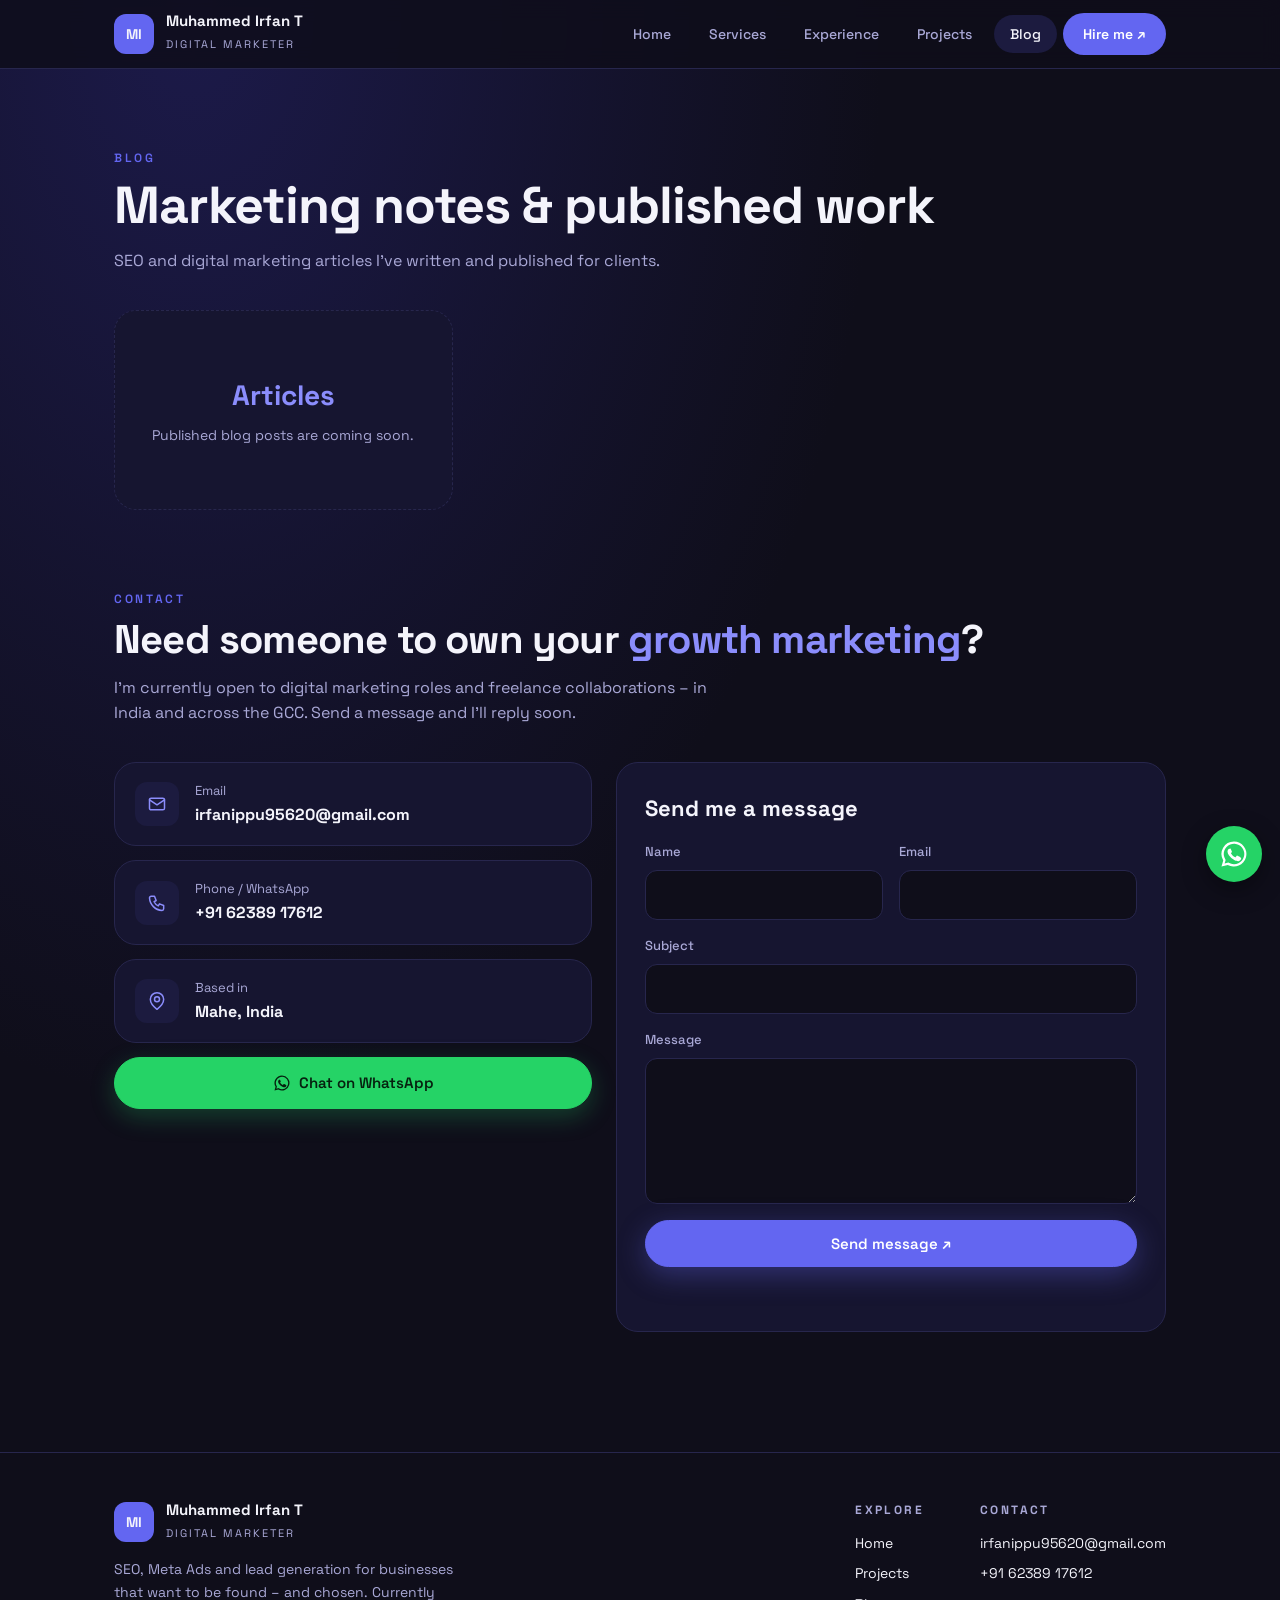
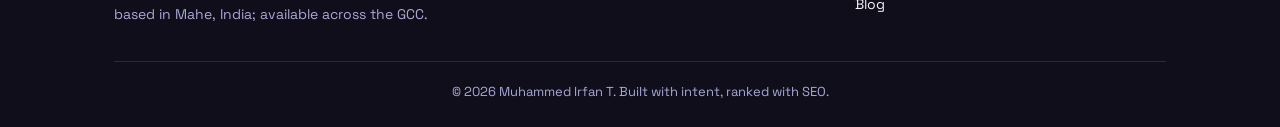
==== blog.html @ 92c9d69a "Add files via upload" ====
<!DOCTYPE html>
<html lang="en">
<head>
<meta charset="utf-8">
<meta name="viewport" content="width=device-width, initial-scale=1, viewport-fit=cover">
<title>Blog – Muhammed Irfan T</title>
<link rel="icon" type="image/svg+xml" href="data:image/svg+xml,%3Csvg xmlns='http://www.w3.org/2000/svg' viewBox='0 0 64 64'%3E%3Crect width='64' height='64' rx='16' fill='%236366f1'/%3E%3Ctext x='32' y='43' font-family='Arial,Helvetica,sans-serif' font-size='28' font-weight='700' fill='%23fff' text-anchor='middle'%3EMI%3C/text%3E%3C/svg%3E">
<meta name="description" content="Muhammed Irfan T – Digital Marketing Associate specializing in SEO, Meta Ads and lead generation. Based in Mahe, India; open to GCC roles.">
<link rel="preconnect" href="https://fonts.googleapis.com">
<link rel="preconnect" href="https://fonts.gstatic.com" crossorigin>
<link href="https://fonts.googleapis.com/css2?family=Space+Grotesk:wght@400;500;600;700&display=swap" rel="stylesheet">
<link rel="stylesheet" href="style.css">
</head>
<body>
<header><div class="wrap">
 <a class="brand" href="index.html"><span class="logo">MI</span><span><b>Muhammed Irfan T</b><small>Digital Marketer</small></span></a>
 <nav aria-label="Main" class="pnav" id="mnav"><a href="index.html#home">Home</a><a href="index.html#services">Services</a><a href="index.html#experience">Experience</a><a href="projects.html">Projects</a><a class="cur" aria-current="page" href="blog.html">Blog</a><a class="hire" href="#contact">Hire me ↗</a></nav>
 <button class="burger" type="button" aria-label="Open menu" aria-expanded="false" aria-controls="mnav"><span></span></button>
</div></header>
<main>
<section><div class="wrap">
 <div class="eyebrow">Blog</div>
 <h1 style="font-size:clamp(34px,5vw,52px);margin:8px 0 12px;letter-spacing:-.02em;line-height:1.15">Marketing notes &amp; published work</h1>
 <p class="sub">SEO and digital marketing articles I’ve written and published for clients.</p>
 <div class="grid3">
  <!-- ADD A POST: copy this block, remove the comment marks, and change the text and link
  <article class="card post"><div class="tags"><span class="tag">SEO</span></div><h3>Article title</h3><p>One or two lines about the article.</p><a class="more" href="https://example.com/your-article" target="_blank" rel="noopener">Read article ↗</a></article>
  -->
  <article class="card post soon"><b>Articles</b><p>Published blog posts are coming soon.</p></article>
 </div>
</div></section>
<section id="contact" style="padding-top:0"><div class="wrap">
 <div class="eyebrow">Contact</div>
 <h2>Need someone to own your <span style="color:var(--accent2)">growth marketing</span>?</h2>
 <p class="sub">I’m currently open to digital marketing roles and freelance collaborations – in India and across the GCC. Send a message and I’ll reply soon.</p>
 <div class="contact">
  <div class="cinfo">
   <a class="card ci" href="mailto:irfanippu95620@gmail.com"><span class="ic"><svg viewBox="0 0 24 24"><rect x="3" y="5" width="18" height="14" rx="2"/><path d="M3 7l9 6 9-6"/></svg></span><span><small>Email</small><b>irfanippu95620@gmail.com</b></span></a>
   <a class="card ci" href="tel:+916238917612"><span class="ic"><svg viewBox="0 0 24 24"><path d="M5 4h4l2 5-2.5 1.5a11 11 0 005 5L15 13l5 2v4a2 2 0 01-2 2A16 16 0 013 6a2 2 0 012-2z"/></svg></span><span><small>Phone / WhatsApp</small><b>+91 62389 17612</b></span></a>
   <div class="card ci"><span class="ic"><svg viewBox="0 0 24 24"><path d="M20 10c0 6-8 12-8 12S4 16 4 10a8 8 0 0116 0z"/><circle cx="12" cy="10" r="3"/></svg></span><span><small>Based in</small><b>Mahe, India</b></span></div>
   <a class="btn wa" href="https://wa.me/916238917612?text=Hi%20Irfan%2C%20I%20saw%20your%20portfolio%20and%20would%20like%20to%20talk." target="_blank" rel="noopener"><svg width="18" height="18" viewBox="0 0 24 24" fill="currentColor"><path d="M12 2a10 10 0 00-8.6 15.1L2 22l5-1.3A10 10 0 1012 2zm0 18.2a8.2 8.2 0 01-4.2-1.2l-.3-.2-3 .8.8-2.9-.2-.3A8.2 8.2 0 1112 20.2zm4.5-6.1c-.2-.1-1.5-.7-1.7-.8s-.4-.1-.6.1-.7.8-.8 1-.3.2-.5.1a6.7 6.7 0 01-3.3-2.9c-.2-.4.2-.4.7-1.3.1-.1 0-.3 0-.4l-.8-1.8c-.2-.5-.4-.4-.6-.4h-.5a1 1 0 00-.7.3 3 3 0 00-.9 2.2 5.3 5.3 0 001.1 2.8 12 12 0 004.6 4c1.7.7 2.4.8 3.2.7a2.7 2.7 0 001.8-1.3 2.2 2.2 0 00.2-1.3c-.1-.1-.3-.2-.5-.3z"/></svg>Chat on WhatsApp</a>
  </div>
  <form class="card cform" id="cform">
   <h3>Send me a message</h3>
   <div class="row2">
    <label>Name<input name="name" type="text" autocomplete="name" required></label>
    <label>Email<input name="email" type="email" autocomplete="email" required></label>
   </div>
   <label>Subject<input name="subject" type="text" required></label>
   <label>Message<textarea name="message" rows="5" required></textarea></label>
   <input type="text" name="_honey" tabindex="-1" autocomplete="off" aria-hidden="true" style="position:absolute;left:-9999px">
   <button class="btn p" type="submit">Send message ↗</button>
   <p class="fstatus" role="status" aria-live="polite"></p>
  </form>
 </div>
</div></section>
</main>
<footer><div class="wrap">
 <div class="top">
  <div><a class="brand" href="index.html"><span class="logo">MI</span><span><b>Muhammed Irfan T</b><small>Digital Marketer</small></span></a>
  <p>SEO, Meta Ads and lead generation for businesses that want to be found – and chosen. Currently based in Mahe, India; available across the GCC.</p></div>
  <div class="cols">
   <div><h4>Explore</h4><a href="index.html">Home</a><a href="projects.html">Projects</a><a href="blog.html">Blog</a></div>
   <div><h4>Contact</h4><a href="mailto:irfanippu95620@gmail.com">irfanippu95620@gmail.com</a><a href="tel:+916238917612">+91 62389 17612</a></div>
  </div>
 </div>
 <div class="copy">© 2026 Muhammed Irfan T. Built with intent, ranked with SEO.</div>
</div></footer>
<a class="wafab" href="https://wa.me/916238917612?text=Hi%20Irfan%2C%20I%20saw%20your%20portfolio%20and%20would%20like%20to%20talk." target="_blank" rel="noopener" aria-label="Chat on WhatsApp"><svg viewBox="0 0 24 24" fill="currentColor"><path d="M12 2a10 10 0 00-8.6 15.1L2 22l5-1.3A10 10 0 1012 2zm0 18.2a8.2 8.2 0 01-4.2-1.2l-.3-.2-3 .8.8-2.9-.2-.3A8.2 8.2 0 1112 20.2zm4.5-6.1c-.2-.1-1.5-.7-1.7-.8s-.4-.1-.6.1-.7.8-.8 1-.3.2-.5.1a6.7 6.7 0 01-3.3-2.9c-.2-.4.2-.4.7-1.3.1-.1 0-.3 0-.4l-.8-1.8c-.2-.5-.4-.4-.6-.4h-.5a1 1 0 00-.7.3 3 3 0 00-.9 2.2 5.3 5.3 0 001.1 2.8 12 12 0 004.6 4c1.7.7 2.4.8 3.2.7a2.7 2.7 0 001.8-1.3 2.2 2.2 0 00.2-1.3c-.1-.1-.3-.2-.5-.3z"/></svg></a>

<script>
/* Contact form key: paste your Web3Forms access key between the quotes (same key in all 3 pages) */
var ACCESS_KEY = "PASTE_YOUR_ACCESS_KEY_HERE";

(function () {
  var f = document.getElementById("cform");
  if (!f) return;
  var st = f.querySelector(".fstatus"), btn = f.querySelector("button");

  function fallback(d) {
    var m = "mailto:irfanippu95620@gmail.com?subject=" + encodeURIComponent(d.subject) +
      "&body=" + encodeURIComponent(d.message + "\n\n– " + d.name + " (" + d.email + ")");
    st.className = "fstatus err";
    st.innerHTML = "Couldn’t send right now. Please <a href=\"" + m + "\">email me directly</a> or use WhatsApp.";
  }

  f.addEventListener("submit", function (e) {
    e.preventDefault();
    if (f.elements._honey.value) return;
    var d = {
      name: f.elements.name.value,
      email: f.elements.email.value,
      subject: f.elements.subject.value,
      message: f.elements.message.value
    };
    if (!ACCESS_KEY || ACCESS_KEY.indexOf("PASTE") === 0) { fallback(d); return; }
    btn.disabled = true; btn.textContent = "Sending…"; st.className = "fstatus"; st.textContent = "";
    fetch("https://api.web3forms.com/submit", {
      method: "POST",
      headers: { "Content-Type": "application/json", Accept: "application/json" },
      body: JSON.stringify({
        access_key: ACCESS_KEY,
        from_name: "Portfolio website",
        subject: "Portfolio enquiry: " + d.subject,
        name: d.name, email: d.email, message: d.message
      })
    })
      .then(function (r) { return r.json(); })
      .then(function (j) {
        if (j.success === true || j.success === "true") {
          st.className = "fstatus ok";
          st.textContent = "Thank you! Your message has been sent. I’ll reply soon.";
          f.reset();
        } else { throw new Error(j.message || "fail"); }
      })
      .catch(function () { fallback(d); })
      .finally(function () { btn.disabled = false; btn.textContent = "Send message ↗"; });
  });
})();
</script>
<script>
(function(){var b=document.querySelector(".burger"),n=document.getElementById("mnav");if(!b||!n)return;
function set(o){n.classList.toggle("open",o);b.setAttribute("aria-expanded",o?"true":"false");b.setAttribute("aria-label",o?"Close menu":"Open menu")}
b.addEventListener("click",function(){set(!n.classList.contains("open"))});
n.addEventListener("click",function(e){if(e.target.closest("a"))set(false)});
document.addEventListener("click",function(e){if(!e.target.closest("header"))set(false)});
document.addEventListener("keydown",function(e){if(e.key==="Escape")set(false)});
window.addEventListener("resize",function(){if(window.innerWidth>760)set(false)});
})();
</script>
</body>
</html>
---- style.css ----
:root{--bg:#0f0e1a;--card:#161530;--card2:#1c1b3f;--line:#27264d;--text:#f4f4fb;--muted:#a9a8d6;--accent:#6366f1;--accent2:#8b8dfc;color-scheme:dark;
box-sizing:border-box;padding-top:env(safe-area-inset-top,0px);padding-bottom:env(safe-area-inset-bottom,0px)}
*,*::before,*::after{box-sizing:inherit}
html{scroll-behavior:smooth;scroll-padding-top:90px}
body{margin:0;background:var(--bg);color:var(--text);font-family:'Space Grotesk',system-ui,-apple-system,'Segoe UI',sans-serif;line-height:1.6;
background-image:radial-gradient(ellipse at 15% 0%,#1c1a4a 0%,transparent 45%)}
a{color:inherit;text-decoration:none}
a:focus-visible,button:focus-visible{outline:2px solid var(--accent2);outline-offset:3px}
.wrap{max-width:1100px;margin:0 auto;padding:0 24px}
header{position:sticky;top:env(safe-area-inset-top,0px);z-index:20;background:rgba(15,14,26,.85);backdrop-filter:blur(10px);border-bottom:1px solid var(--line)}
header .wrap{display:flex;align-items:center;justify-content:space-between;height:68px}
.brand{display:flex;align-items:center;gap:12px}
.logo{width:40px;height:40px;border-radius:12px;background:var(--accent);display:grid;place-items:center;font-weight:700;font-size:14px}
.brand b{display:block;font-size:15px;line-height:1.2}
.brand small{font-size:11px;letter-spacing:.18em;color:var(--muted);text-transform:uppercase}
nav{display:flex;align-items:center;gap:6px}
nav a{padding:8px 16px;border-radius:99px;font-size:14px;color:var(--muted);font-weight:500}
nav a:hover{color:var(--text)}
nav a.cur{background:var(--card2);color:var(--text)}
.btn{display:inline-flex;align-items:center;gap:8px;padding:13px 26px;border-radius:99px;font-weight:600;font-size:15px;border:1px solid var(--line);transition:transform .15s,background .15s}
.btn:hover{transform:translateY(-2px)}
.btn.p{background:var(--accent);border-color:var(--accent);color:#fff;box-shadow:0 8px 28px rgba(99,102,241,.35)}
nav a.hire{background:var(--accent);color:#fff;padding:10px 20px;font-weight:600}
.hero{padding:70px 0 40px}
.hero .wrap{display:grid;grid-template-columns:1.25fr 1fr;gap:48px;align-items:center}
.pill{display:inline-flex;align-items:center;gap:10px;border:1px solid var(--line);border-radius:99px;padding:8px 18px;font-size:13px;color:var(--muted);background:rgba(28,27,63,.5)}
.dot{width:8px;height:8px;border-radius:50%;background:var(--accent);box-shadow:0 0 0 0 rgba(99,102,241,.6);animation:pulse 2s infinite}
@keyframes pulse{70%{box-shadow:0 0 0 9px rgba(99,102,241,0)}100%{box-shadow:0 0 0 0 rgba(99,102,241,0)}}
h1{font-size:clamp(40px,6.2vw,68px);line-height:1.08;letter-spacing:-.025em;margin:26px 0 22px}
h1 span{color:var(--accent2)}
.lead{color:var(--muted);font-size:18px;max-width:560px}
.lead b{color:var(--text)}
.cta{display:flex;flex-wrap:wrap;align-items:center;gap:14px;margin:32px 0 22px}
.cta .ghost{color:var(--muted);padding:13px 10px;font-weight:500}
.loc{color:var(--muted);font-size:14px;display:flex;gap:8px;align-items:center}
.portrait{aspect-ratio:4/5;max-width:380px;margin-left:auto;width:100%;border-radius:36px;border:1px solid var(--line);background:linear-gradient(170deg,#25236a 0%,#14132c 55%,#0f0e1a 100%);display:flex;flex-direction:column;align-items:center;justify-content:center;text-align:center;gap:10px;box-shadow:0 30px 80px rgba(60,58,180,.25);background-image:radial-gradient(rgba(139,141,252,.12) 1px,transparent 1px),linear-gradient(170deg,#25236a 0%,#14132c 55%,#0f0e1a 100%);background-size:22px 22px,auto}
.portrait .big{width:100px;height:100px;border-radius:28px;background:#2d2c78;border:1px solid #3d3c92;display:grid;place-items:center;font-size:36px;font-weight:700;color:var(--accent2)}
.portrait h3{margin:10px 0 0;font-size:20px}
.portrait small{letter-spacing:.2em;font-size:12px;color:var(--muted);text-transform:uppercase}
.portrait em{font-style:normal;font-size:11px;letter-spacing:.15em;text-transform:uppercase;border:1px dashed var(--line);padding:5px 14px;border-radius:99px;color:#7c7bb0}
.stats{display:grid;grid-template-columns:repeat(4,1fr);gap:16px;margin-top:56px}
.stat{border:1px solid var(--line);background:var(--card);border-radius:20px;padding:24px 12px;text-align:center}
.stat b{display:block;font-size:30px;line-height:1.2}
.stat span{font-size:13px;color:var(--muted)}
section{padding:80px 0}
.eyebrow{font-size:12px;letter-spacing:.22em;color:var(--accent);font-weight:600;text-transform:uppercase}
h2{font-size:clamp(28px,4vw,40px);margin:8px 0 12px;letter-spacing:-.02em;line-height:1.15}
.sub{color:var(--muted);max-width:620px;margin:0 0 36px}
.grid4{display:grid;grid-template-columns:repeat(4,1fr);gap:18px}
.grid3{display:grid;grid-template-columns:repeat(3,1fr);gap:18px}
.card{border:1px solid var(--line);background:var(--card);border-radius:22px;padding:24px}
.ic{width:44px;height:44px;border-radius:12px;background:var(--card2);display:grid;place-items:center;margin-bottom:22px;color:var(--accent2)}
.ic svg{width:20px;height:20px;stroke:currentColor;fill:none;stroke-width:1.8;stroke-linecap:round;stroke-linejoin:round}
.card h3{margin:0 0 6px;font-size:18px}
.card p{margin:0;color:var(--muted);font-size:14px}
.card ul{list-style:none;padding:0;margin:18px 0 0;display:grid;gap:9px;font-size:14px}
.card li{display:flex;gap:10px;align-items:flex-start}
.card li::before{content:"";flex:none;width:5px;height:5px;border-radius:50%;background:var(--accent);margin-top:9px}
.tl{position:relative;display:grid;gap:22px;padding-left:30px;border-left:1px solid var(--line);margin-left:8px}
.job{position:relative;border:1px solid var(--line);background:var(--card);border-radius:22px;padding:28px}
.job::before{content:"";position:absolute;left:-38px;top:34px;width:15px;height:15px;border-radius:50%;background:var(--accent);border:3px solid var(--bg)}
.job header{all:unset;display:flex;flex-wrap:wrap;justify-content:space-between;gap:6px 16px;margin-bottom:14px}
.job h3{margin:0;font-size:20px}
.job .org{color:var(--accent2);font-weight:500;font-size:15px}
.job .when{color:var(--muted);font-size:14px;border:1px solid var(--line);border-radius:99px;padding:4px 14px;align-self:flex-start}
.job ul{margin:0;padding-left:20px;color:var(--muted);display:grid;gap:8px;font-size:15px}
.note{margin-top:26px;border:1px dashed var(--line);border-radius:18px;padding:18px 22px;color:var(--muted);font-size:14px}
.edu{display:grid;grid-template-columns:1fr 1fr;gap:18px;margin-top:22px}
.cb{border:1px solid #33316a;border-radius:32px;padding:56px 24px;text-align:center;background:linear-gradient(135deg,#1a1946 0%,#0f0e1a 60%)}
.cb h2{max-width:520px;margin:0 auto 12px}
.cb h2 span{color:var(--accent2)}
.cb p{color:var(--muted);max-width:480px;margin:0 auto 28px}
.cb .cta{justify-content:center;margin:0}
.cl{display:flex;flex-wrap:wrap;gap:18px;justify-content:center;margin-top:26px;color:var(--muted);font-size:15px}
.cl a:hover{color:var(--text)}
footer{border-top:1px solid var(--line);margin-top:40px;padding:48px 0 24px}
footer .top{display:flex;flex-wrap:wrap;justify-content:space-between;gap:32px}
footer p{color:var(--muted);font-size:14px;max-width:340px;margin:14px 0 0}
footer h4{margin:0 0 12px;font-size:12px;letter-spacing:.2em;text-transform:uppercase;color:var(--muted)}
footer .cols{display:flex;gap:56px;font-size:14px}
footer .cols a,footer .cols span{display:block;margin-bottom:8px;color:var(--text)}
.copy{text-align:center;color:var(--muted);font-size:13px;margin-top:36px;padding-top:20px;border-top:1px solid var(--line)}

.card,.stat,.job{transition:transform .25s ease,border-color .25s ease,background .25s ease,box-shadow .25s ease}
.ic{transition:background .25s ease,color .25s ease,transform .25s ease}
.btn.p:hover{background:#7679f5;box-shadow:0 12px 34px rgba(99,102,241,.5)}
.btn:not(.p):hover{border-color:var(--accent2);background:var(--card2)}
.ghost{transition:color .2s}.ghost:hover{color:var(--text)}
@media(hover:hover){
.card:hover,.stat:hover,.job:hover{transform:translateY(-6px);border-color:var(--accent);background:var(--card2);box-shadow:0 18px 44px rgba(99,102,241,.22)}
.card:hover .ic{background:var(--accent);color:#fff;transform:scale(1.08) rotate(-4deg)}
.portrait{transition:transform .3s ease,box-shadow .3s ease}
.portrait:hover{transform:translateY(-6px);box-shadow:0 36px 90px rgba(80,78,220,.4)}
}
@media(max-width:900px){.hero .wrap{grid-template-columns:1fr}.portrait{margin:0 auto;max-width:320px}.grid4{grid-template-columns:1fr 1fr}.grid3{grid-template-columns:1fr 1fr}.stats{grid-template-columns:1fr 1fr}}
@media(max-width:600px){.grid4,.grid3,.edu{grid-template-columns:1fr}.hero{padding-top:40px}.tl{padding-left:20px}.job::before{left:-28px}footer .cols{gap:32px}}
@media(prefers-reduced-motion:reduce){*{animation:none!important;transition:none!important;scroll-behavior:auto!important}}
.ci{display:flex;gap:16px;align-items:center}.ci .ic{margin:0;flex:none}.ci small{display:block;color:var(--muted);font-size:13px}.ci b{font-size:16px;word-break:break-all}
nav a.cur.hire{background:var(--accent)}

.tags{display:flex;flex-wrap:wrap;gap:8px;margin:0 0 18px}
.tag{font-size:12px;letter-spacing:.06em;color:var(--accent2);border:1px solid var(--line);background:var(--card2);border-radius:99px;padding:4px 12px}
.proj{display:grid;grid-template-columns:1.1fr 1fr;gap:28px;align-items:stretch}
.proj h3{font-size:26px;margin:0 0 10px}
.proj .shot{border:1px dashed var(--line);border-radius:18px;min-height:240px;display:flex;flex-direction:column;align-items:center;justify-content:center;gap:8px;text-align:center;color:#7c7bb0;font-size:13px;letter-spacing:.14em;text-transform:uppercase;background-image:radial-gradient(rgba(139,141,252,.12) 1px,transparent 1px);background-size:20px 20px}
.proj .shot b{font-size:34px;letter-spacing:0;color:var(--accent2)}
@media(max-width:900px){.proj{grid-template-columns:1fr}}

.shot-img{margin:0;display:flex;flex-direction:column;gap:10px;justify-content:center}
.shot-img img{width:100%;height:auto;border-radius:16px;border:1px solid var(--line);display:block;transition:transform .3s ease,box-shadow .3s ease}
.shot-img figcaption{font-size:13px;color:var(--muted);text-align:center}
@media(hover:hover){.proj:hover .shot-img img{transform:scale(1.02);box-shadow:0 14px 40px rgba(0,0,0,.45)}}

.gallery{position:relative;min-width:0;align-self:center}
.track{display:flex;overflow-x:auto;scroll-snap-type:x mandatory;scrollbar-width:none;border-radius:16px;outline-offset:4px}
.track::-webkit-scrollbar{display:none}
.slide{flex:0 0 100%;scroll-snap-align:start;margin:0;display:flex;flex-direction:column;justify-content:center;gap:10px;min-width:0}
.slide img{width:100%!important;height:auto!important;aspect-ratio:auto!important;object-fit:contain!important;border-radius:16px;border:1px solid var(--line);display:block}
.slide .ph{width:100%;aspect-ratio:1712/868;border-radius:16px;border:1px solid var(--line)}
.slide .ph{display:flex;flex-direction:column;align-items:center;justify-content:center;gap:6px;text-align:center;border-style:dashed;color:#7c7bb0;font-size:12px;letter-spacing:.14em;text-transform:uppercase;background-image:radial-gradient(rgba(139,141,252,.12) 1px,transparent 1px);background-size:20px 20px}
.slide .ph b{font-size:30px;letter-spacing:0;color:var(--accent2)}
.slide figcaption{font-size:13px;color:var(--muted);text-align:center}
.gbtn{position:absolute;top:calc(50% - 30px);width:40px;height:40px;border-radius:50%;border:1px solid var(--line);background:rgba(15,14,26,.8);color:var(--text);font-size:24px;line-height:1;cursor:pointer;display:grid;place-items:center;padding:0 0 3px;backdrop-filter:blur(6px);transition:background .2s,opacity .2s}
.gbtn:hover:not(:disabled){background:var(--accent)}
.gbtn:disabled{opacity:.3;cursor:default}
.gprev{left:10px}.gnext{right:10px}
.dots{display:flex;justify-content:center;gap:8px;margin-top:14px}
.dots button{width:8px;height:8px;padding:0;border-radius:99px;border:0;background:var(--line);cursor:pointer;transition:width .25s,background .25s}
.dots button.on{width:24px;background:var(--accent)}
.gallery.single .gbtn,.gallery.single .dots{display:none}
@media(prefers-reduced-motion:reduce){.track{scroll-behavior:auto}}
.pnav a.cur{background:var(--card2);color:var(--text)}
.post{display:flex;flex-direction:column;gap:6px}
.post .tags{margin-bottom:10px}
.post .more{margin-top:16px;color:var(--accent2);font-weight:600;font-size:14px}
.post .more:hover{text-decoration:underline}
.post.soon{border-style:dashed;align-items:center;justify-content:center;text-align:center;min-height:200px}
.post.soon b{font-size:28px;color:var(--accent2)}

.contact{display:grid;grid-template-columns:1fr 1.15fr;gap:24px;align-items:start}
.cinfo{display:grid;gap:14px}
.cinfo .ci{padding:18px 20px}
.btn.wa{background:#25D366;border-color:#25D366;color:#06210f;justify-content:center;box-shadow:0 8px 24px rgba(37,211,102,.25)}
.btn.wa:hover{background:#3ae17a}
.cform{display:grid;gap:16px;padding:28px}
.cform h3{margin:0;font-size:22px}
.cform label{display:grid;gap:7px;font-size:13px;color:var(--muted);font-weight:500}
.row2{display:grid;grid-template-columns:1fr 1fr;gap:16px}
.cform input,.cform textarea{width:100%;font:inherit;font-size:15px;color:var(--text);background:var(--bg);border:1px solid var(--line);border-radius:12px;padding:12px 14px;transition:border-color .2s,box-shadow .2s}
.cform textarea{resize:vertical;min-height:120px}
.cform input:focus,.cform textarea:focus{outline:none;border-color:var(--accent2);box-shadow:0 0 0 3px rgba(99,102,241,.25)}
.cform button{justify-content:center;cursor:pointer;font-family:inherit}
.cform button:disabled{opacity:.6;cursor:wait}
.fstatus{margin:0;font-size:14px;min-height:20px}
.fstatus.ok{color:#5be3a0}.fstatus.err{color:#ff9aa8}
.fstatus a{text-decoration:underline}
.wafab{position:fixed;right:18px;bottom:calc(18px + env(safe-area-inset-bottom,0px));z-index:30;width:56px;height:56px;border-radius:50%;background:#25D366;color:#fff;display:grid;place-items:center;box-shadow:0 8px 24px rgba(0,0,0,.4);transition:transform .2s}
.wafab:hover{transform:scale(1.08)}
.wafab svg{width:30px;height:30px}
@media(max-width:900px){.contact{grid-template-columns:1fr}}
@media(max-width:600px){.row2{grid-template-columns:1fr}.cform{padding:22px}}

.burger{display:none;width:44px;height:44px;border-radius:12px;border:1px solid var(--line);background:var(--card2);color:var(--text);cursor:pointer;padding:0;place-items:center}
.burger span,.burger span::before,.burger span::after{display:block;width:20px;height:2px;background:currentColor;border-radius:2px;transition:transform .25s,top .25s,background .25s;content:""}
.burger span{position:relative}
.burger span::before{position:absolute;top:-6px;left:0}
.burger span::after{position:absolute;top:6px;left:0}
.burger[aria-expanded="true"] span{background:transparent}
.burger[aria-expanded="true"] span::before{top:0;transform:rotate(45deg)}
.burger[aria-expanded="true"] span::after{top:0;transform:rotate(-45deg)}
@media(max-width:760px){
.burger{display:grid}
header .wrap{gap:10px}
header nav{position:absolute;top:100%;left:0;right:0;flex-direction:column;align-items:stretch;gap:4px;padding:12px 24px 20px;background:var(--bg);border-bottom:1px solid var(--line);display:none}
header nav.open{display:flex}
header nav a{padding:14px 16px;font-size:16px;border-radius:14px}
header nav a.hire{text-align:center;margin-top:8px}
}
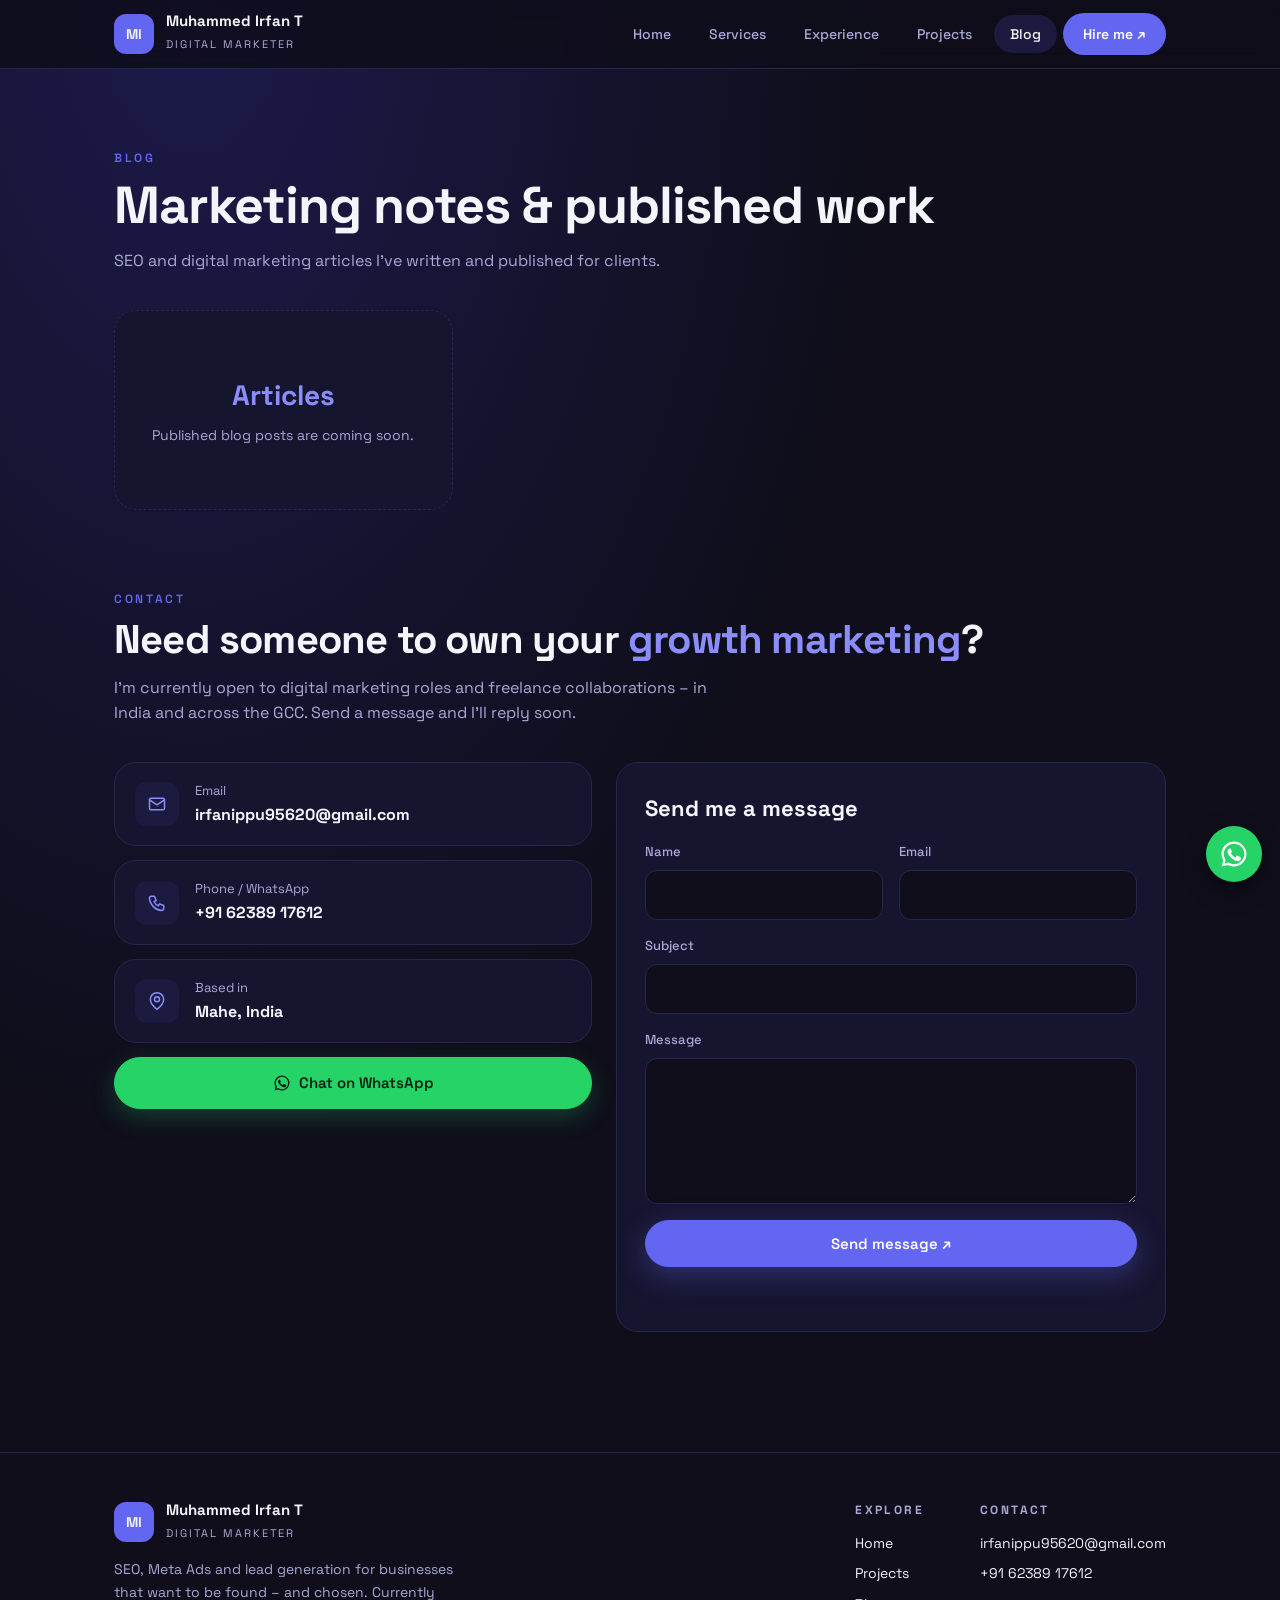
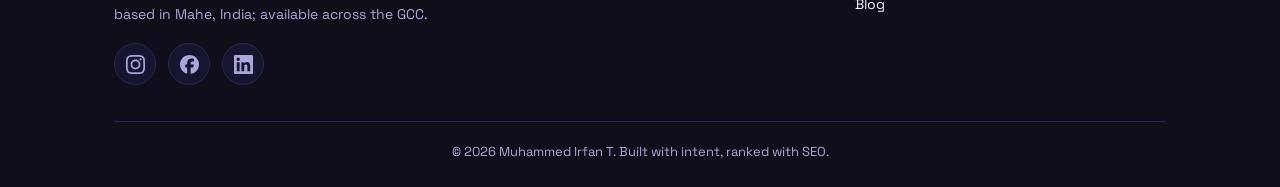
==== commit a9236499: "Add files via upload" ====
--- a/blog.html
+++ b/blog.html
@@ -1,15 +1,44 @@
 <!DOCTYPE html>
 <html lang="en">
 <head>
-<meta charset="utf-8">
-<meta name="viewport" content="width=device-width, initial-scale=1, viewport-fit=cover">
-<title>Blog – Muhammed Irfan T</title>
-<link rel="icon" type="image/svg+xml" href="data:image/svg+xml,%3Csvg xmlns='http://www.w3.org/2000/svg' viewBox='0 0 64 64'%3E%3Crect width='64' height='64' rx='16' fill='%236366f1'/%3E%3Ctext x='32' y='43' font-family='Arial,Helvetica,sans-serif' font-size='28' font-weight='700' fill='%23fff' text-anchor='middle'%3EMI%3C/text%3E%3C/svg%3E">
-<meta name="description" content="Muhammed Irfan T – Digital Marketing Associate specializing in SEO, Meta Ads and lead generation. Based in Mahe, India; open to GCC roles.">
-<link rel="preconnect" href="https://fonts.googleapis.com">
-<link rel="preconnect" href="https://fonts.gstatic.com" crossorigin>
-<link href="https://fonts.googleapis.com/css2?family=Space+Grotesk:wght@400;500;600;700&display=swap" rel="stylesheet">
-<link rel="stylesheet" href="style.css">
+  <meta charset="UTF-8">
+  <meta name="viewport" content="width=device-width, initial-scale=1, viewport-fit=cover">
+
+  <!-- Primary SEO -->
+  <title>Digital Marketing Blog | SEO, Meta Ads &amp; Marketing Tips</title>
+
+  <meta name="description" content="Explore practical digital marketing articles by Muhammed Irfan T covering SEO, Meta Ads, Google Ads, lead generation, WordPress and social media marketing.">
+
+  <meta name="author" content="Muhammed Irfan T">
+  <meta name="robots" content="index, follow">
+
+  <!-- Canonical -->
+  <link rel="canonical" href="https://irfandigi.vercel.app/blog">
+
+  <!-- Favicon -->
+  <link rel="icon" type="image/svg+xml" href="data:image/svg+xml,%3Csvg xmlns='http://www.w3.org/2000/svg' viewBox='0 0 64 64'%3E%3Crect width='64' height='64' rx='16' fill='%236366f1'/%3E%3Ctext x='32' y='43' font-family='Arial,Helvetica,sans-serif' font-size='28' font-weight='700' fill='%23fff' text-anchor='middle'%3EMI%3C/text%3E%3C/svg%3E">
+
+  <!-- Open Graph -->
+  <meta property="og:type" content="website">
+  <meta property="og:site_name" content="Muhammed Irfan Portfolio">
+  <meta property="og:title" content="Digital Marketing Blog | Muhammed Irfan">
+  <meta property="og:description" content="Practical articles and guides about SEO, Meta Ads, Google Ads and digital marketing.">
+  <meta property="og:url" content="https://irfandigi.vercel.app/blog">
+  <meta property="og:image" content="https://irfandigi.vercel.app/images/og-image.jpg">
+
+  <!-- Twitter -->
+  <meta name="twitter:card" content="summary_large_image">
+  <meta name="twitter:title" content="Digital Marketing Blog | Muhammed Irfan">
+  <meta name="twitter:description" content="Learn SEO, Meta Ads and practical digital marketing strategies.">
+  <meta name="twitter:image" content="https://irfandigi.vercel.app/images/og-image.jpg">
+
+  <!-- Google Fonts -->
+  <link rel="preconnect" href="https://fonts.googleapis.com">
+  <link rel="preconnect" href="https://fonts.gstatic.com" crossorigin>
+  <link href="https://fonts.googleapis.com/css2?family=Space+Grotesk:wght@400;500;600;700&display=swap" rel="stylesheet">
+
+  <!-- CSS -->
+  <link rel="stylesheet" href="style.css">
 </head>
 <body>
 <header><div class="wrap">
@@ -58,7 +87,8 @@
 <footer><div class="wrap">
  <div class="top">
   <div><a class="brand" href="index.html"><span class="logo">MI</span><span><b>Muhammed Irfan T</b><small>Digital Marketer</small></span></a>
-  <p>SEO, Meta Ads and lead generation for businesses that want to be found – and chosen. Currently based in Mahe, India; available across the GCC.</p></div>
+  <p>SEO, Meta Ads and lead generation for businesses that want to be found – and chosen. Currently based in Mahe, India; available across the GCC.</p>
+  <div class="soc" id="soc"></div></div>
   <div class="cols">
    <div><h4>Explore</h4><a href="index.html">Home</a><a href="projects.html">Projects</a><a href="blog.html">Blog</a></div>
    <div><h4>Contact</h4><a href="mailto:irfanippu95620@gmail.com">irfanippu95620@gmail.com</a><a href="tel:+916238917612">+91 62389 17612</a></div>
@@ -128,5 +158,12 @@
 window.addEventListener("resize",function(){if(window.innerWidth>760)set(false)});
 })();
 </script>
+<script>
+/* Social links: paste your profile URLs between the quotes. An icon appears only when its link is filled in. */
+var SOCIAL={instagram:"https://www.instagram.com/irfaanmohmdd/",facebook:"https://www.facebook.com/irfan.t.7127",linkedin:"https://www.linkedin.com/in/muhammed-irfan-t-b0ba302bb/"};
+(function(){var P={"instagram": "M7.0301.084c-1.2768.0602-2.1487.264-2.911.5634-.7888.3075-1.4575.72-2.1228 1.3877-.6652.6677-1.075 1.3368-1.3802 2.127-.2954.7638-.4956 1.6365-.552 2.914-.0564 1.2775-.0689 1.6882-.0626 4.947.0062 3.2586.0206 3.6671.0825 4.9473.061 1.2765.264 2.1482.5635 2.9107.308.7889.72 1.4573 1.388 2.1228.6679.6655 1.3365 1.0743 2.1285 1.38.7632.295 1.6361.4961 2.9134.552 1.2773.056 1.6884.069 4.9462.0627 3.2578-.0062 3.668-.0207 4.9478-.0814 1.28-.0607 2.147-.2652 2.9098-.5633.7889-.3086 1.4578-.72 2.1228-1.3881.665-.6682 1.0745-1.3378 1.3795-2.1284.2957-.7632.4966-1.636.552-2.9124.056-1.2809.0692-1.6898.063-4.948-.0063-3.2583-.021-3.6668-.0817-4.9465-.0607-1.2797-.264-2.1487-.5633-2.9117-.3084-.7889-.72-1.4568-1.3876-2.1228C21.2982 1.33 20.628.9208 19.8378.6165 19.074.321 18.2017.1197 16.9244.0645 15.6471.0093 15.236-.005 11.977.0014 8.718.0076 8.31.0215 7.0301.0839m.1402 21.6932c-1.17-.0509-1.8053-.2453-2.2287-.408-.5606-.216-.96-.4771-1.3819-.895-.422-.4178-.6811-.8186-.9-1.378-.1644-.4234-.3624-1.058-.4171-2.228-.0595-1.2645-.072-1.6442-.079-4.848-.007-3.2037.0053-3.583.0607-4.848.05-1.169.2456-1.805.408-2.2282.216-.5613.4762-.96.895-1.3816.4188-.4217.8184-.6814 1.3783-.9003.423-.1651 1.0575-.3614 2.227-.4171 1.2655-.06 1.6447-.072 4.848-.079 3.2033-.007 3.5835.005 4.8495.0608 1.169.0508 1.8053.2445 2.228.408.5608.216.96.4754 1.3816.895.4217.4194.6816.8176.9005 1.3787.1653.4217.3617 1.056.4169 2.2263.0602 1.2655.0739 1.645.0796 4.848.0058 3.203-.0055 3.5834-.061 4.848-.051 1.17-.245 1.8055-.408 2.2294-.216.5604-.4763.96-.8954 1.3814-.419.4215-.8181.6811-1.3783.9-.4224.1649-1.0577.3617-2.2262.4174-1.2656.0595-1.6448.072-4.8493.079-3.2045.007-3.5825-.006-4.848-.0608M16.953 5.5864A1.44 1.44 0 1 0 18.39 4.144a1.44 1.44 0 0 0-1.437 1.4424M5.8385 12.012c.0067 3.4032 2.7706 6.1557 6.173 6.1493 3.4026-.0065 6.157-2.7701 6.1506-6.1733-.0065-3.4032-2.771-6.1565-6.174-6.1498-3.403.0067-6.156 2.771-6.1496 6.1738M8 12.0077a4 4 0 1 1 4.008 3.9921A3.9996 3.9996 0 0 1 8 12.0077", "facebook": "M9.101 23.691v-7.98H6.627v-3.667h2.474v-1.58c0-4.085 1.848-5.978 5.858-5.978.401 0 .955.042 1.468.103a8.68 8.68 0 0 1 1.141.195v3.325a8.623 8.623 0 0 0-.653-.036 26.805 26.805 0 0 0-.733-.009c-.707 0-1.259.096-1.675.309a1.686 1.686 0 0 0-.679.622c-.258.42-.374.995-.374 1.752v1.297h3.919l-.386 2.103-.287 1.564h-3.246v8.245C19.396 23.238 24 18.179 24 12.044c0-6.627-5.373-12-12-12s-12 5.373-12 12c0 5.628 3.874 10.35 9.101 11.647Z", "linkedin": "M20.447 20.452h-3.554v-5.569c0-1.328-.027-3.037-1.852-3.037-1.853 0-2.136 1.445-2.136 2.939v5.667H9.351V9h3.414v1.561h.046c.477-.9 1.637-1.85 3.37-1.85 3.601 0 4.267 2.37 4.267 5.455v6.286zM5.337 7.433c-1.144 0-2.063-.926-2.063-2.065 0-1.138.92-2.063 2.063-2.063 1.14 0 2.064.925 2.064 2.063 0 1.139-.925 2.065-2.064 2.065zm1.782 13.019H3.555V9h3.564v11.452zM22.225 0H1.771C.792 0 0 .774 0 1.729v20.542C0 23.227.792 24 1.771 24h20.451C23.2 24 24 23.227 24 22.271V1.729C24 .774 23.2 0 22.222 0h.003z"},N={instagram:"Instagram",facebook:"Facebook",linkedin:"LinkedIn"},h="";
+for(var k in SOCIAL){if(SOCIAL[k])h+='<a href="'+SOCIAL[k]+'" target="_blank" rel="noopener" aria-label="'+N[k]+'"><svg viewBox="0 0 24 24" fill="currentColor"><path d="'+P[k]+'"/></svg></a>'}
+var s=document.getElementById("soc");if(s)s.innerHTML=h})();
+</script>
 </body>
 </html>
--- a/style.css
+++ b/style.css
@@ -176,3 +176,86 @@
 header nav a{padding:14px 16px;font-size:16px;border-radius:14px}
 header nav a.hire{text-align:center;margin-top:8px}
 }
+
+.pf{position:relative;display:block;overflow:hidden;padding:0;isolation:isolate}
+.pf-img{position:absolute;left:50%;bottom:0;width:86%;max-width:none;height:auto;transform:translateX(-50%);z-index:3;animation:pfFloat 6s ease-in-out infinite;-webkit-mask-image:linear-gradient(to bottom,#000 78%,transparent 100%);mask-image:linear-gradient(to bottom,#000 78%,transparent 100%);filter:drop-shadow(0 10px 24px rgba(0,0,0,.4))}
+.pf-glow{position:absolute;border-radius:50%;filter:blur(46px);z-index:0;opacity:.75}
+.pf-glow.g1{width:240px;height:240px;background:#6366f1;top:8%;left:-10%;animation:pfDrift 9s ease-in-out infinite alternate}
+.pf-glow.g2{width:200px;height:200px;background:#a855f7;bottom:12%;right:-12%;animation:pfDrift 11s ease-in-out infinite alternate-reverse}
+.pf-ring{position:absolute;left:50%;top:44%;border-radius:50%;z-index:1;transform:translate(-50%,-50%)}
+.pf-ring.r1{width:82%;aspect-ratio:1;border:1.5px dashed rgba(139,141,252,.55);animation:pfSpin 26s linear infinite}
+.pf-ring.r2{width:62%;aspect-ratio:1;border:1.5px dotted rgba(168,85,247,.6);animation:pfSpin 18s linear infinite reverse}
+.pf-ring::after{content:"";position:absolute;top:-5px;left:50%;width:10px;height:10px;margin-left:-5px;border-radius:50%;background:var(--accent2);box-shadow:0 0 14px 3px rgba(139,141,252,.8)}
+.chip{position:absolute;z-index:4;display:inline-flex;align-items:center;gap:8px;padding:7px 13px;border-radius:99px;font-size:12.5px;font-weight:600;color:var(--text);background:rgba(28,27,63,.72);border:1px solid rgba(139,141,252,.35);backdrop-filter:blur(8px);box-shadow:0 8px 22px rgba(0,0,0,.35);animation:pfBob 5s ease-in-out infinite}
+.chip i{width:8px;height:8px;border-radius:50%;background:#5be3a0;box-shadow:0 0 10px #5be3a0}
+.chip.c1{top:9%;left:6%}
+.chip.c2{top:19%;right:5%;animation-delay:-1.2s}.chip.c2 i{background:var(--accent2);box-shadow:0 0 10px var(--accent2)}
+.chip.c3{top:46%;left:3%;animation-delay:-2.4s}.chip.c3 i{background:#f9a8d4;box-shadow:0 0 10px #f9a8d4}
+.chip.c4{top:72%;right:2%;animation-delay:-3.4s}
+.bars{display:inline-flex;align-items:flex-end;gap:2px;height:14px}
+.bars u{display:block;width:4px;min-height:5px;border-radius:2px;background:var(--accent2);animation:pfBar 1.6s ease-in-out infinite;transform-origin:bottom;height:100%}
+.bars u:nth-child(2){animation-delay:-.5s}.bars u:nth-child(3){animation-delay:-1s}
+.pf-name{position:absolute;left:14px;right:14px;bottom:14px;z-index:5;text-align:center;padding:12px 10px;border-radius:18px;background:rgba(15,14,26,.6);border:1px solid rgba(139,141,252,.3);backdrop-filter:blur(10px)}
+.pf-name b{display:block;font-size:17px}
+.pf-name small{display:block;margin-top:2px;font-size:11px;letter-spacing:.18em;text-transform:uppercase;color:var(--muted)}
+@keyframes pfFloat{50%{transform:translateX(-50%) translateY(-7px)}}
+@keyframes pfBob{50%{transform:translateY(-10px)}}
+@keyframes pfSpin{to{transform:translate(-50%,-50%) rotate(360deg)}}
+@keyframes pfDrift{to{transform:translate(30px,24px) scale(1.15)}}
+@keyframes pfBar{0%,100%{transform:scaleY(.35)}50%{transform:scaleY(1)}}
+@media(max-width:600px){.chip{font-size:11.5px;padding:6px 11px}}
+
+.xtabs{display:flex;gap:8px;overflow-x:auto;scrollbar-width:none;margin-bottom:36px;padding-bottom:4px}
+.xtabs::-webkit-scrollbar{display:none}
+.xtab{flex:none;font:inherit;font-size:14px;font-weight:600;color:var(--muted);background:var(--card);border:1px solid var(--line);border-radius:99px;padding:10px 20px;cursor:pointer;transition:background .2s,color .2s,border-color .2s}
+.xtab:hover{color:var(--text);border-color:var(--accent2)}
+.xtab.on{background:var(--accent);border-color:var(--accent);color:#fff}
+.xpanel{margin-bottom:56px}.xpanel[hidden]{display:none}
+.xpanel h2{margin:0 0 6px}
+.xgrid{display:grid;grid-template-columns:repeat(3,1fr);gap:18px}
+.xgrid.xg4{grid-template-columns:repeat(2,1fr)}
+.xcard{display:flex;flex-direction:column;gap:2px}
+.xcard .tags{margin:16px 0 12px}
+.xcard h3{margin:0 0 6px;font-size:20px}
+.xcard .btn.sm{margin-top:auto;align-self:flex-start}
+.xcard p{margin-bottom:18px}
+.xshot{aspect-ratio:2/1;border-radius:14px;overflow:hidden;border:1px solid var(--line);background:var(--card2)}
+.xshot img{width:100%;height:100%;object-fit:cover;object-position:top;display:block}
+.xph{height:100%;display:flex;flex-direction:column;align-items:center;justify-content:center;gap:4px;text-align:center;color:#7c7bb0;font-size:11px;letter-spacing:.12em;text-transform:uppercase;border:1px dashed var(--line);border-radius:14px;background-image:radial-gradient(rgba(139,141,252,.12) 1px,transparent 1px);background-size:18px 18px}
+.xshot .xph{border:0;border-radius:0}
+.xph b{font-size:24px;letter-spacing:0;color:var(--accent2)}
+.btn.sm{padding:9px 18px;font-size:13px}
+.btn.off{opacity:.55;cursor:default;pointer-events:none}
+.strip{display:grid;grid-template-columns:repeat(3,1fr);gap:10px;margin:0 0 18px}
+.strip .xph{aspect-ratio:1;height:auto}
+.metrics{margin:0 0 4px;display:grid;gap:8px}
+.metrics div{display:flex;justify-content:space-between;gap:12px;font-size:14px;border-bottom:1px solid var(--line);padding-bottom:8px}
+.metrics dt{color:var(--muted)}.metrics dd{margin:0;font-weight:600}
+@media(max-width:900px){.xgrid{grid-template-columns:1fr 1fr}}
+@media(max-width:600px){.xgrid,.xgrid.xg4{grid-template-columns:1fr}}
+
+.xgal{margin:0 0 18px;align-self:stretch}
+
+/* Hero photo: full-bleed portrait */
+.pf-img{left:0;top:0;bottom:auto;width:100%;height:100%;object-fit:cover;object-position:50% 25%;transform:none;-webkit-mask-image:none;mask-image:none;filter:none;z-index:0;animation:pfZoom 14s ease-in-out infinite alternate}
+.pf::after{content:"";position:absolute;inset:0;z-index:3;pointer-events:none;background:linear-gradient(to top,rgba(10,12,40,.88) 0%,rgba(10,12,40,0) 40%)}
+.pf-ring{z-index:2}.pf-ring.r1{border-color:rgba(255,255,255,.35)}.pf-ring.r2{border-color:rgba(255,255,255,.3)}
+@keyframes pfZoom{to{transform:scale(1.07)}}
+
+.marquee{overflow:hidden;-webkit-mask-image:linear-gradient(90deg,transparent,#000 8%,#000 92%,transparent);mask-image:linear-gradient(90deg,transparent,#000 8%,#000 92%,transparent)}
+.mtrack{display:flex;gap:18px;width:max-content;margin:0;padding:6px 0 6px 18px;list-style:none;animation:mScroll 56s linear infinite}
+.marquee:hover .mtrack{animation-play-state:paused}
+.tool{display:flex;align-items:center;gap:14px;padding:12px 22px 12px 12px;border:1px solid var(--line);background:var(--card);border-radius:99px;font-weight:600;font-size:15px;white-space:nowrap;transition:transform .25s,border-color .25s,background .25s}
+.tool:hover{transform:translateY(-4px);border-color:var(--accent);background:var(--card2)}
+.tlogo{width:46px;height:46px;border-radius:50%;background:#f4f4fb;display:grid;place-items:center;flex:none}
+.tlogo svg{width:24px;height:24px}
+@keyframes mScroll{to{transform:translateX(-50%)}}
+@media(prefers-reduced-motion:reduce){.marquee{overflow-x:auto;-webkit-mask-image:none;mask-image:none}.mtrack{animation:none}}
+
+.hero .wrap{grid-template-columns:1fr;max-width:1100px}
+.hero .lead{max-width:680px}
+.soc{display:flex;gap:12px;margin-top:18px}
+.soc:empty{display:none}
+.soc a{width:42px;height:42px;border-radius:50%;border:1px solid var(--line);background:var(--card);display:grid;place-items:center;color:var(--muted);transition:transform .2s,color .2s,background .2s,border-color .2s}
+.soc a:hover{color:#fff;background:var(--accent);border-color:var(--accent);transform:translateY(-3px)}
+.soc svg{width:19px;height:19px}
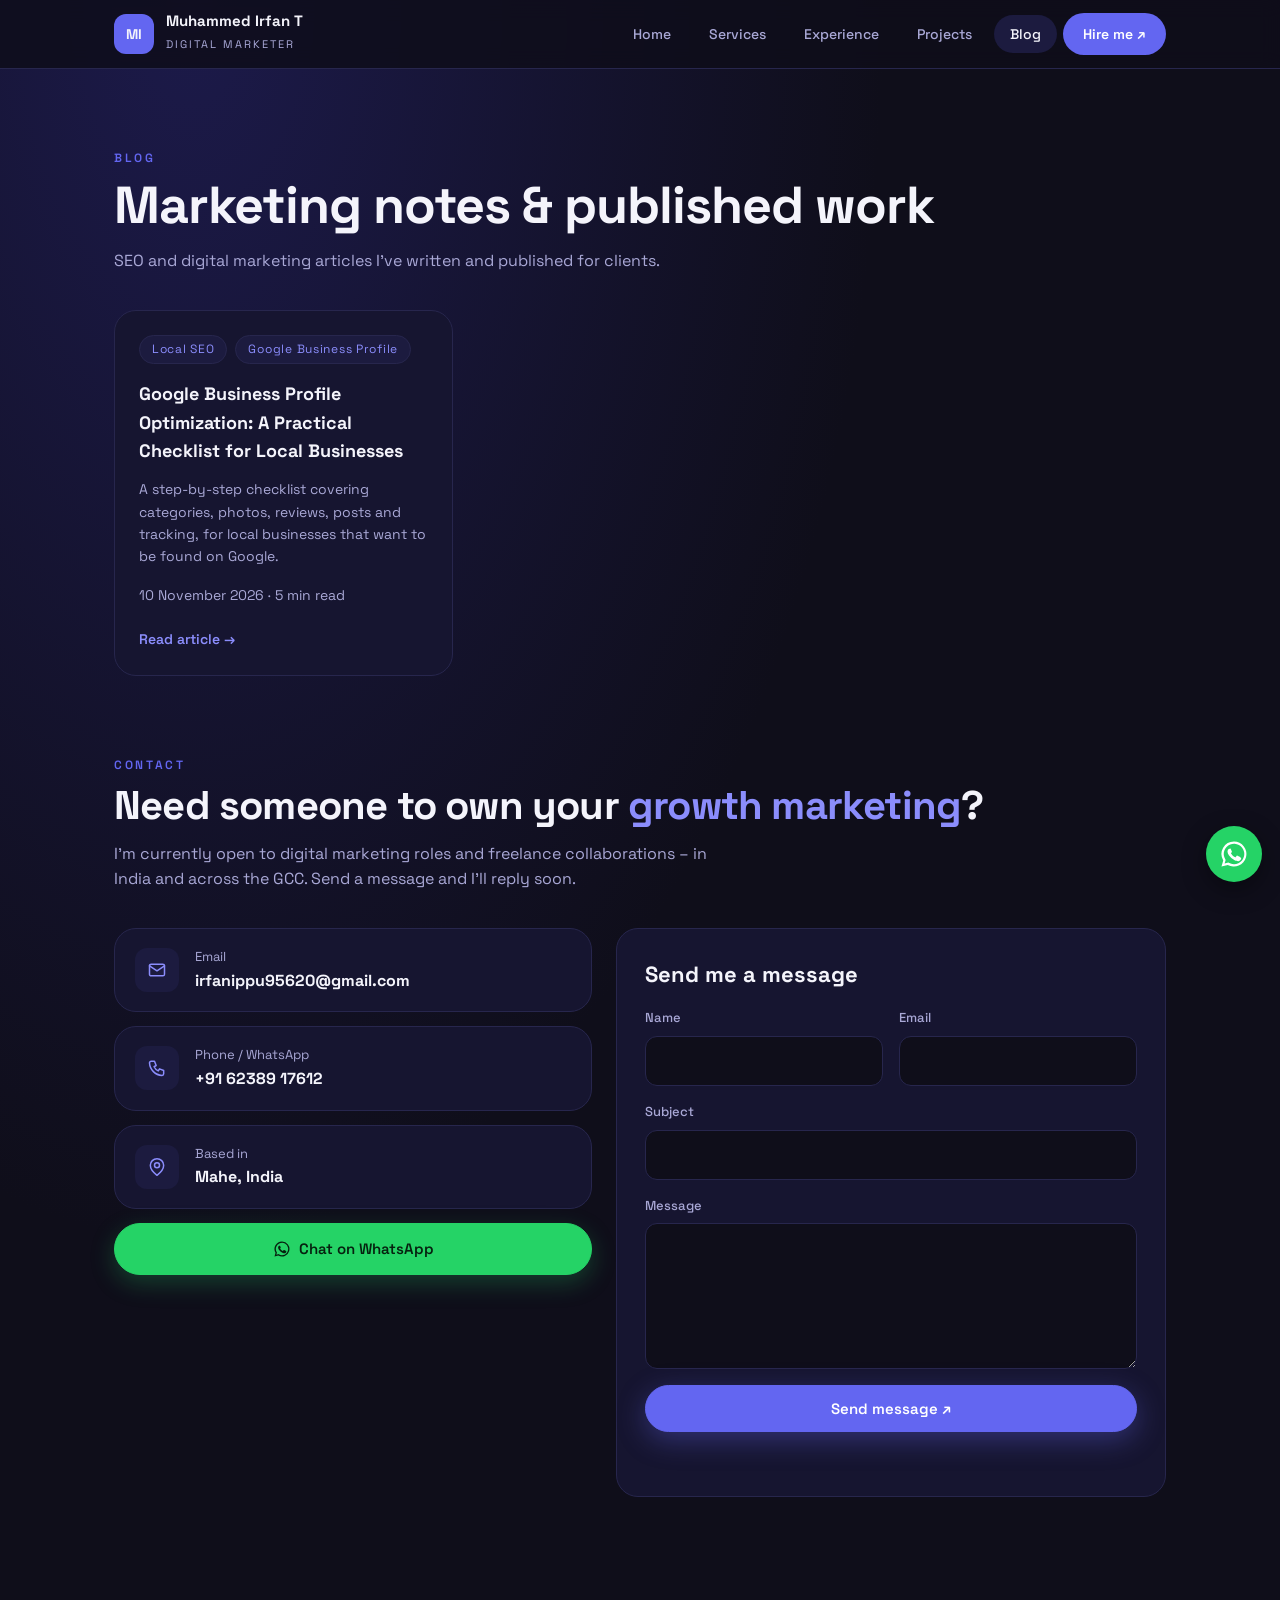
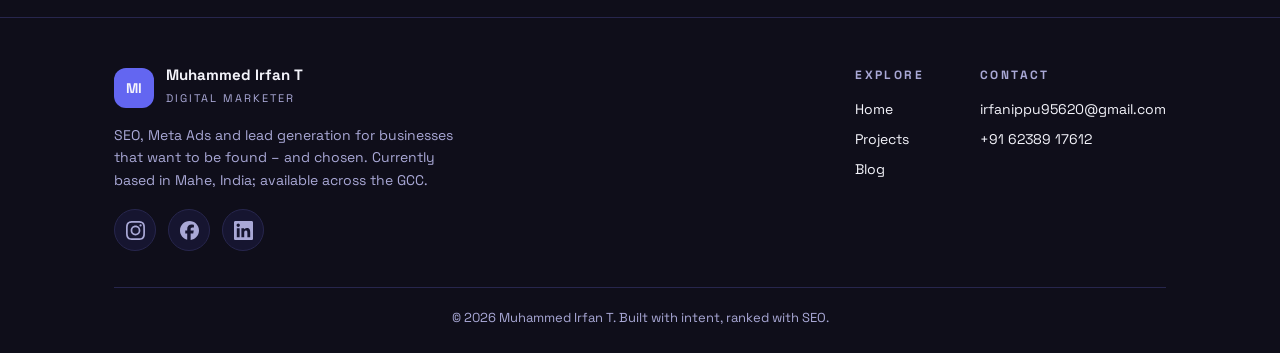
==== commit e8df61de: "Add files via upload" ====
--- a/blog.html
+++ b/blog.html
@@ -55,7 +55,7 @@
   <!-- ADD A POST: copy this block, remove the comment marks, and change the text and link
   <article class="card post"><div class="tags"><span class="tag">SEO</span></div><h3>Article title</h3><p>One or two lines about the article.</p><a class="more" href="https://example.com/your-article" target="_blank" rel="noopener">Read article ↗</a></article>
   -->
-  <article class="card post soon"><b>Articles</b><p>Published blog posts are coming soon.</p></article>
+  <article class="card post"><div class="tags"><span class="tag">Local SEO</span><span class="tag">Google Business Profile</span></div><h3>Google Business Profile Optimization: A Practical Checklist for Local Businesses</h3><p>A step-by-step checklist covering categories, photos, reviews, posts and tracking, for local businesses that want to be found on Google.</p><p class="art-meta" style="margin:10px 0 0">10 November 2026 · 5 min read</p><a class="more" href="google-business-profile-checklist.html">Read article →</a></article>
  </div>
 </div></section>
 <section id="contact" style="padding-top:0"><div class="wrap">
--- a/style.css
+++ b/style.css
@@ -259,3 +259,18 @@
 .soc a{width:42px;height:42px;border-radius:50%;border:1px solid var(--line);background:var(--card);display:grid;place-items:center;color:var(--muted);transition:transform .2s,color .2s,background .2s,border-color .2s}
 .soc a:hover{color:#fff;background:var(--accent);border-color:var(--accent);transform:translateY(-3px)}
 .soc svg{width:19px;height:19px}
+
+.art-wrap{max-width:760px}
+.art-back{display:inline-block;margin-bottom:24px;color:var(--muted);font-size:14px}.art-back:hover{color:var(--text)}
+.article h1{font-size:clamp(30px,4.6vw,44px);line-height:1.15;letter-spacing:-.02em;margin:14px 0 12px}
+.art-meta{color:var(--muted);font-size:14px;margin:0 0 28px}
+.art-lead{font-size:19px!important;color:var(--text)!important}
+.article h2{font-size:24px;margin:40px 0 10px;letter-spacing:-.01em}
+.article p,.article li{color:var(--muted);font-size:17px;line-height:1.75}
+.article p{margin:0 0 16px}
+.article ul{padding-left:22px;margin:0 0 16px;display:grid;gap:8px}
+.article strong{color:var(--text)}
+.article a{color:var(--accent2);text-decoration:underline}
+.callout{border:1px solid var(--accent);background:var(--card2);border-radius:20px;padding:22px 26px;margin:34px 0}
+.callout>strong{display:block;font-size:18px;margin-bottom:10px}
+.callout ul{margin:0}
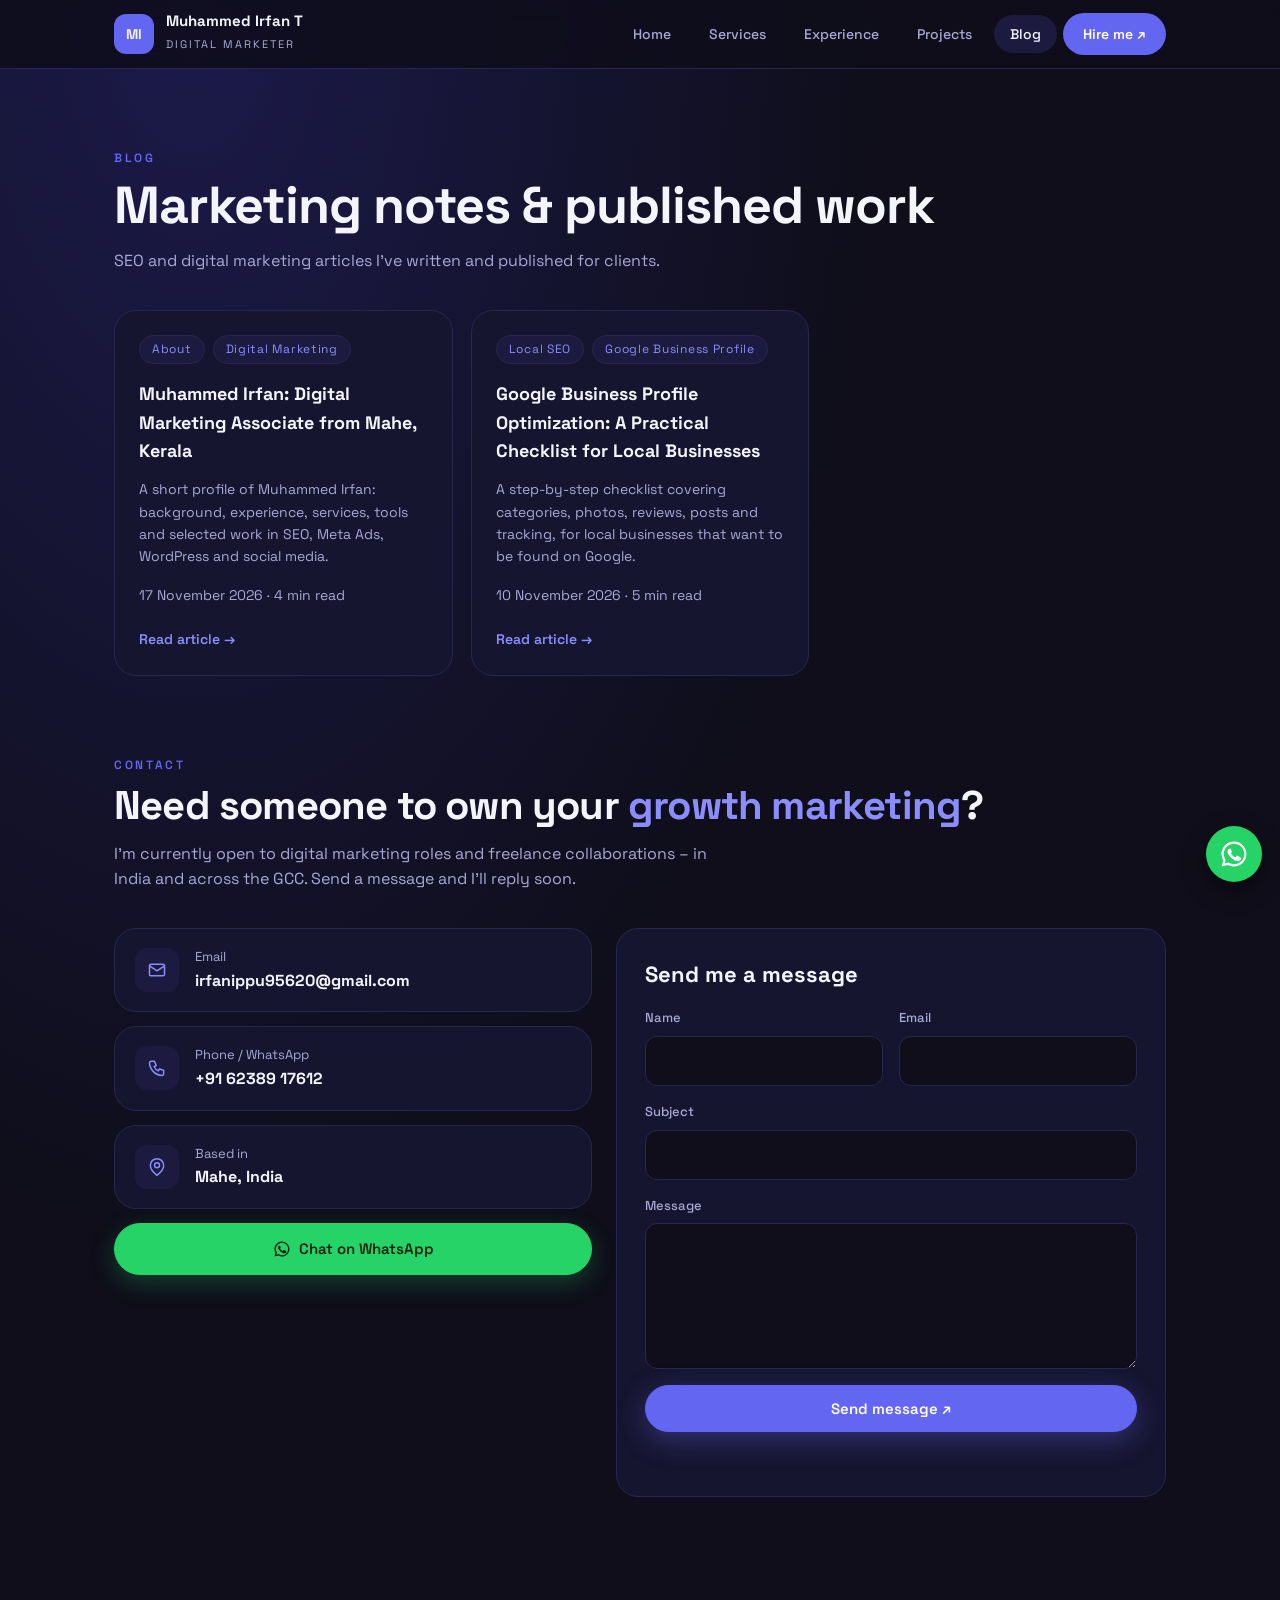
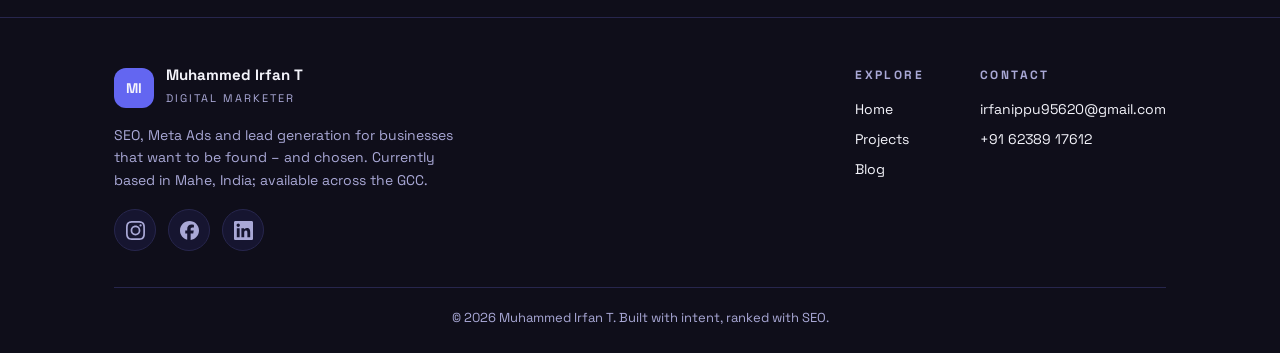
==== commit 5358958d: "Add files via upload" ====
--- a/blog.html
+++ b/blog.html
@@ -55,6 +55,7 @@
   <!-- ADD A POST: copy this block, remove the comment marks, and change the text and link
   <article class="card post"><div class="tags"><span class="tag">SEO</span></div><h3>Article title</h3><p>One or two lines about the article.</p><a class="more" href="https://example.com/your-article" target="_blank" rel="noopener">Read article ↗</a></article>
   -->
+  <article class="card post"><div class="tags"><span class="tag">About</span><span class="tag">Digital Marketing</span></div><h3>Muhammed Irfan: Digital Marketing Associate from Mahe, Kerala</h3><p>A short profile of Muhammed Irfan: background, experience, services, tools and selected work in SEO, Meta Ads, WordPress and social media.</p><p class="art-meta" style="margin:10px 0 0">17 November 2026 · 4 min read</p><a class="more" href="muhammed-irfan-digital-marketing-associate-kerala.html">Read article →</a></article>
   <article class="card post"><div class="tags"><span class="tag">Local SEO</span><span class="tag">Google Business Profile</span></div><h3>Google Business Profile Optimization: A Practical Checklist for Local Businesses</h3><p>A step-by-step checklist covering categories, photos, reviews, posts and tracking, for local businesses that want to be found on Google.</p><p class="art-meta" style="margin:10px 0 0">10 November 2026 · 5 min read</p><a class="more" href="google-business-profile-checklist.html">Read article →</a></article>
  </div>
 </div></section>
